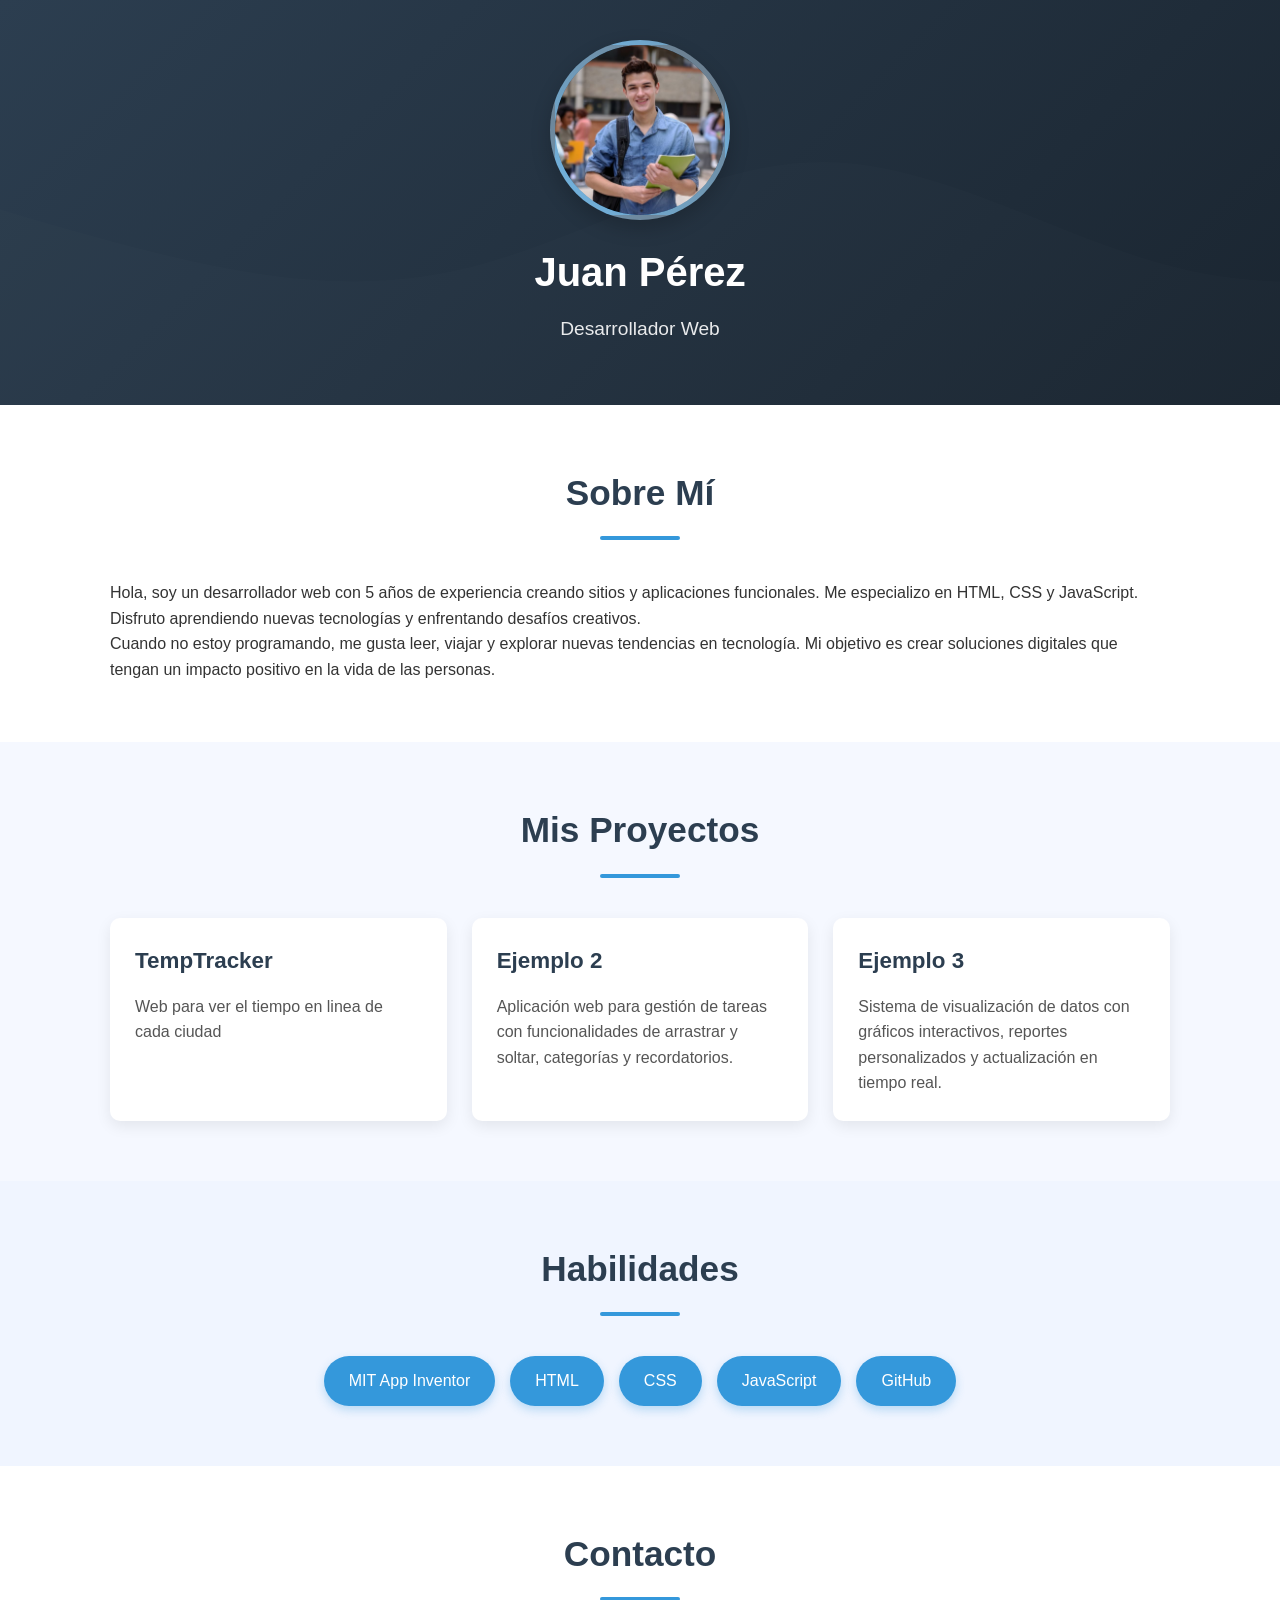
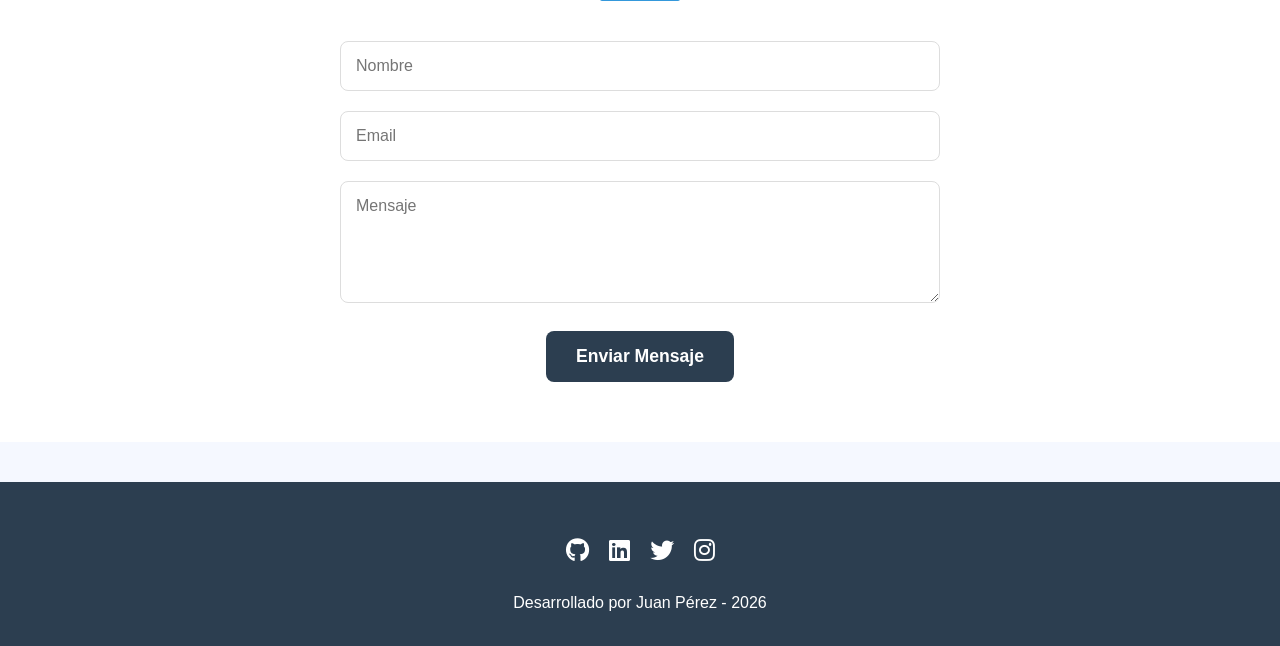
==== index.html @ bd259317 "version2" ====
<!doctype html>
<html lang="es">
  <head>
    <meta charset="UTF-8" />
    <meta name="viewport" content="width=device-width, initial-scale=1.0" />
    <title>Mi Portafolio de Desarrollador</title>
    <link
      rel="stylesheet"
      href="https://cdnjs.cloudflare.com/ajax/libs/font-awesome/6.4.0/css/all.min.css"
    />
    <link rel="stylesheet" href="estilos.css" />
  </head>
  <body>
    <header>
      <div class="container">
        <div class="profile">
          <div class="photo-container">
            <img
              src="./imagenes/foto3.jpg"
              alt="Juan Perez"
              style="width: 100%; height: 100%; object-fit: cover"
            />
          </div>
          <div class="profile-info">
            <h1>Juan Pérez</h1>
            <p>Desarrollador Web</p>
          </div>
        </div>
      </div>
    </header>

    <section id="sobre-mi">
      <div class="container">
        <h2>Sobre Mí</h2>
        <p>
          Hola, soy un desarrollador web con 5 años de experiencia creando
          sitios y aplicaciones funcionales. Me especializo en HTML, CSS y
          JavaScript. Disfruto aprendiendo nuevas tecnologías y enfrentando
          desafíos creativos.
        </p>
        <p>
          Cuando no estoy programando, me gusta leer, viajar y explorar nuevas
          tendencias en tecnología. Mi objetivo es crear soluciones digitales
          que tengan un impacto positivo en la vida de las personas.
        </p>
      </div>
    </section>

    <section id="proyectos">
      <div class="container">
        <h2>Mis Proyectos</h2>
        <div class="proyectos-container">
          <div class="proyecto">
            <h3>TempTracker</h3>
            <p>Web para ver el tiempo en linea de cada ciudad</p>
          </div>

          <div class="proyecto">
            <h3>Ejemplo 2</h3>
            <p>
              Aplicación web para gestión de tareas con funcionalidades de
              arrastrar y soltar, categorías y recordatorios.
            </p>
          </div>

          <div class="proyecto">
            <h3>Ejemplo 3</h3>
            <p>
              Sistema de visualización de datos con gráficos interactivos,
              reportes personalizados y actualización en tiempo real.
            </p>
          </div>
        </div>
      </div>
    </section>

    <section id="habilidades">
      <div class="container">
        <h2>Habilidades</h2>
        <div class="habilidades-lista">
          <div class="habilidad">MIT App Inventor</div>
          <div class="habilidad">HTML</div>
          <div class="habilidad">CSS</div>
          <div class="habilidad">JavaScript</div>

          <div class="habilidad">GitHub</div>
        </div>
      </div>
    </section>

    <section id="contacto">
      <div class="container">
        <h2>Contacto</h2>
        <form>
          <div class="form-group">
            <input type="text" placeholder="Nombre" required />
          </div>
          <div class="form-group">
            <input type="email" placeholder="Email" required />
          </div>
          <div class="form-group">
            <textarea placeholder="Mensaje" rows="5" required></textarea>
          </div>
          <button type="submit">Enviar Mensaje</button>
        </form>
      </div>
    </section>

    <footer>
      <div class="container">
        <div class="social-links">
          <a href="#"><i class="fab fa-github"></i></a>
          <a href="#"><i class="fab fa-linkedin"></i></a>
          <a href="#"><i class="fab fa-twitter"></i></a>
          <a href="#"><i class="fab fa-instagram"></i></a>
        </div>
        <p>Desarrollado por Juan Pérez - 2026</p>
      </div>
    </footer>
  </body>
</html>
---- estilos.css ----
/* Estilos generales */
        * {
            margin: 0;
            padding: 0;
            box-sizing: border-box;
            font-family: 'Segoe UI', Tahoma, Geneva, Verdana, sans-serif;
        }
        
        body {
            background-color: #f5f8ff;
            color: #333;
            line-height: 1.6;
        }
        
        .container {
            max-width: 1100px;
            margin: 0 auto;
            padding: 0 20px;
        }
        
        /* Encabezado */
        header {
            background: linear-gradient(135deg, #2c3e50 0%, #1a2530 100%);
            color: white;
            padding: 40px 0;
            text-align: center;
            position: relative;
            overflow: hidden;
        }
        
        header::before {
            content: '';
            position: absolute;
            top: 0;
            left: 0;
            width: 100%;
            height: 100%;
            background: url('data:image/svg+xml;utf8,<svg xmlns="http://www.w3.org/2000/svg" viewBox="0 0 1440 320"><path fill="%23ffffff" fill-opacity="0.1" d="M0,96L48,112C96,128,192,160,288,186.7C384,213,480,235,576,213.3C672,192,768,128,864,128C960,128,1056,192,1152,213.3C1248,235,1344,213,1392,202.7L1440,192L1440,320L1392,320C1344,320,1248,320,1152,320C1056,320,960,320,864,320C768,320,672,320,576,320C480,320,384,320,288,320C192,320,96,320,48,320L0,320Z"></path></svg>');
            background-size: cover;
            background-position: center;
            opacity: 0.1;
        }
        
        /* Perfil con foto */
        .profile {
            display: flex;
            flex-direction: column;
            align-items: center;
            margin-bottom: 20px;
        }
        
        .photo-container {
            width: 180px;
            height: 180px;
            border-radius: 50%;
            overflow: hidden;
            border: 5px solid rgba(255, 255, 255, 0.3);
            box-shadow: 0 8px 20px rgba(0, 0, 0, 0.2);
            margin-bottom: 20px;
            background: linear-gradient(45deg, #3498db, #2c3e50);
            display: flex;
            align-items: center;
            justify-content: center;
            color: white;
            font-size: 5rem;
        }
        
        .profile-info {
            text-align: center;
        }
        
        .profile-info h1 {
            font-size: 2.5rem;
            margin-bottom: 10px;
        }
        
        .profile-info p {
            font-size: 1.2rem;
            opacity: 0.9;
        }
        
        /* Secciones */
        section {
            padding: 60px 0;
        }
        
        h2 {
            text-align: center;
            margin-bottom: 40px;
            color: #2c3e50;
            font-size: 2.2rem;
            position: relative;
        }
        
        h2::after {
            content: '';
            display: block;
            width: 80px;
            height: 4px;
            background: #3498db;
            margin: 15px auto;
            border-radius: 2px;
        }
        
        /* Sobre mí */
        #sobre-mi {
            background-color: white;
        }
        
        /* Proyectos */
        .proyectos-container {
            display: grid;
            grid-template-columns: repeat(auto-fit, minmax(300px, 1fr));
            gap: 25px;
        }
        
        .proyecto {
            background: white;
            padding: 25px;
            border-radius: 10px;
            box-shadow: 0 5px 15px rgba(0,0,0,0.08);
            transition: transform 0.3s ease, box-shadow 0.3s ease;
        }
        
        .proyecto:hover {
            transform: translateY(-5px);
            box-shadow: 0 10px 25px rgba(0,0,0,0.15);
        }
        
        .proyecto h3 {
            color: #2c3e50;
            margin-bottom: 15px;
            font-size: 1.4rem;
        }
        
        .proyecto p {
            color: #555;
        }
        
        /* Habilidades */
        #habilidades {
            background-color: #f0f5ff;
        }
        
        .habilidades-lista {
            display: flex;
            flex-wrap: wrap;
            justify-content: center;
            gap: 15px;
        }
        
        .habilidad {
            background: #3498db;
            color: white;
            padding: 12px 25px;
            border-radius: 30px;
            display: flex;
            align-items: center;
            gap: 8px;
            font-weight: 500;
            box-shadow: 0 4px 10px rgba(52, 152, 219, 0.3);
        }
        
        /* Contacto */
        #contacto {
            background-color: white;
        }
        
        form {
            max-width: 600px;
            margin: 0 auto;
        }
        
        .form-group {
            margin-bottom: 20px;
        }
        
        input, textarea {
            width: 100%;
            padding: 15px;
            border: 1px solid #ddd;
            border-radius: 8px;
            font-size: 1rem;
            transition: border-color 0.3s;
        }
        
        input:focus, textarea:focus {
            outline: none;
            border-color: #3498db;
            box-shadow: 0 0 0 3px rgba(52, 152, 219, 0.2);
        }
        
        button {
            background: #2c3e50;
            color: white;
            border: none;
            padding: 15px 30px;
            border-radius: 8px;
            cursor: pointer;
            font-size: 1.1rem;
            font-weight: 600;
            transition: background 0.3s, transform 0.2s;
            display: block;
            margin: 0 auto;
        }
        
        button:hover {
            background: #3498db;
            transform: translateY(-2px);
        }
        
        /* Pie de página */
        footer {
            background: #2c3e50;
            color: white;
            text-align: center;
            padding: 30px 0;
            margin-top: 40px;
        }
        
        .social-links {
            display: flex;
            justify-content: center;
            gap: 20px;
            margin: 20px 0;
        }
        
        .social-links a {
            color: white;
            font-size: 1.5rem;
            transition: color 0.3s;
            text-decoration: none;
        }
        
        .social-links a:hover {
            color: #3498db;
        }
        
        /* Responsive */
        @media (max-width: 768px) {
            .profile-info h1 {
                font-size: 2rem;
            }
            
            .photo-container {
                width: 150px;
                height: 150px;
                font-size: 4rem;
            }
            
            section {
                padding: 40px 0;
            }
        }
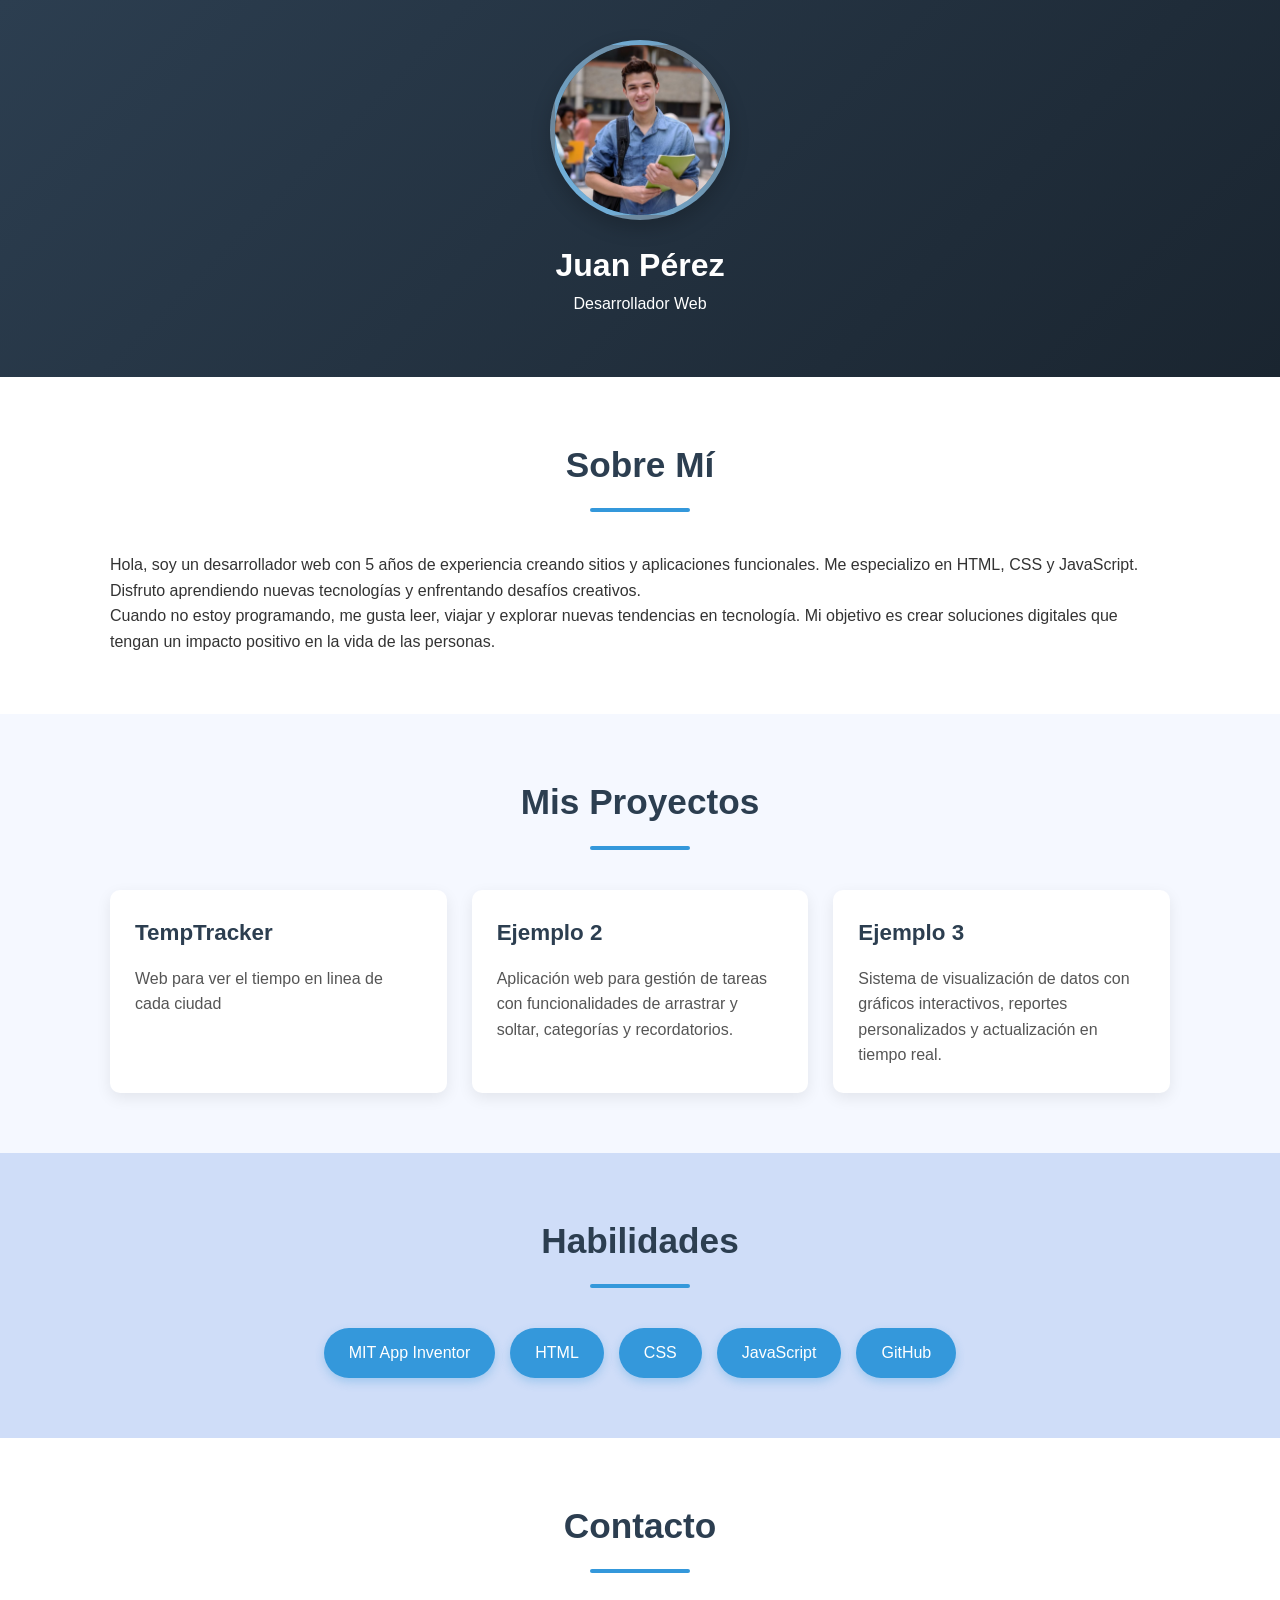
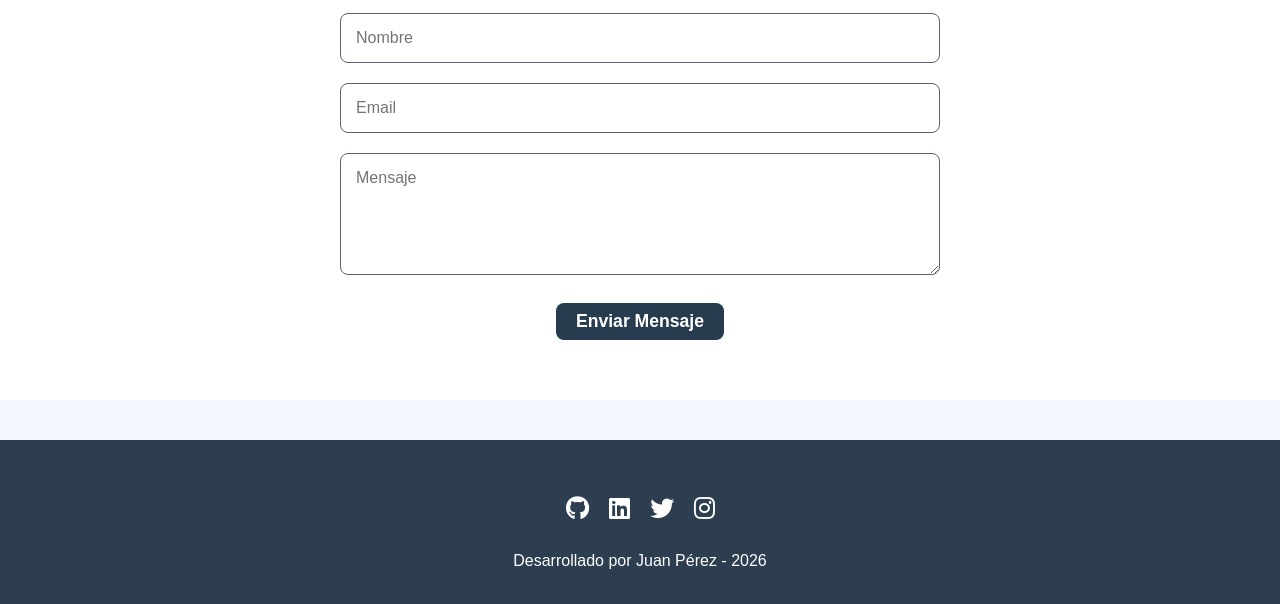
==== commit 3184ee35: "version4" ====
--- a/index.html
+++ b/index.html
@@ -4,24 +4,22 @@
     <meta charset="UTF-8" />
     <meta name="viewport" content="width=device-width, initial-scale=1.0" />
     <title>Mi Portafolio de Desarrollador</title>
+    <!--para los iconos de redes sociales-->
     <link
       rel="stylesheet"
-      href="https://cdnjs.cloudflare.com/ajax/libs/font-awesome/6.4.0/css/all.min.css"
+      href="https://cdnjs.cloudflare.com/ajax/libs/font-awesome/6.5.1/css/all.min.css"
     />
+
     <link rel="stylesheet" href="estilos.css" />
   </head>
   <body>
     <header>
-      <div class="container">
-        <div class="profile">
-          <div class="photo-container">
-            <img
-              src="./imagenes/foto3.jpg"
-              alt="Juan Perez"
-              style="width: 100%; height: 100%; object-fit: cover"
-            />
+      <div class="contenedor">
+        <div class="perfil">
+          <div class="contenedorFoto">
+            <img src="./imagenes/foto3.jpg" alt="Juan Perez" class="foto" />
           </div>
-          <div class="profile-info">
+          <div class="infor">
             <h1>Juan Pérez</h1>
             <p>Desarrollador Web</p>
           </div>
@@ -30,7 +28,7 @@
     </header>
 
     <section id="sobre-mi">
-      <div class="container">
+      <div class="contenedor">
         <h2>Sobre Mí</h2>
         <p>
           Hola, soy un desarrollador web con 5 años de experiencia creando
@@ -47,7 +45,7 @@
     </section>
 
     <section id="proyectos">
-      <div class="container">
+      <div class="contenedor">
         <h2>Mis Proyectos</h2>
         <div class="proyectos-container">
           <div class="proyecto">
@@ -75,7 +73,7 @@
     </section>
 
     <section id="habilidades">
-      <div class="container">
+      <div class="contenedor">
         <h2>Habilidades</h2>
         <div class="habilidades-lista">
           <div class="habilidad">MIT App Inventor</div>
@@ -89,7 +87,7 @@
     </section>
 
     <section id="contacto">
-      <div class="container">
+      <div class="contenedor">
         <h2>Contacto</h2>
         <form>
           <div class="form-group">
@@ -101,14 +99,16 @@
           <div class="form-group">
             <textarea placeholder="Mensaje" rows="5" required></textarea>
           </div>
-          <button type="submit">Enviar Mensaje</button>
+          <button onclick="pop_up('Mensaje enviado correctamante')">
+            Enviar Mensaje
+          </button>
         </form>
       </div>
     </section>
 
     <footer>
-      <div class="container">
-        <div class="social-links">
+      <div class="contenedor">
+        <div class="enlaces">
           <a href="#"><i class="fab fa-github"></i></a>
           <a href="#"><i class="fab fa-linkedin"></i></a>
           <a href="#"><i class="fab fa-twitter"></i></a>
@@ -117,5 +117,6 @@
         <p>Desarrollado por Juan Pérez - 2026</p>
       </div>
     </footer>
+    <script src="./codigo.js"></script>
   </body>
 </html>
--- a/estilos.css
+++ b/estilos.css
@@ -12,7 +12,7 @@
             line-height: 1.6;
         }
         
-        .container {
+        .contenedor {
             max-width: 1100px;
             margin: 0 auto;
             padding: 0 20px;
@@ -28,28 +28,23 @@
             overflow: hidden;
         }
         
-        header::before {
-            content: '';
-            position: absolute;
-            top: 0;
-            left: 0;
-            width: 100%;
-            height: 100%;
-            background: url('data:image/svg+xml;utf8,<svg xmlns="http://www.w3.org/2000/svg" viewBox="0 0 1440 320"><path fill="%23ffffff" fill-opacity="0.1" d="M0,96L48,112C96,128,192,160,288,186.7C384,213,480,235,576,213.3C672,192,768,128,864,128C960,128,1056,192,1152,213.3C1248,235,1344,213,1392,202.7L1440,192L1440,320L1392,320C1344,320,1248,320,1152,320C1056,320,960,320,864,320C768,320,672,320,576,320C480,320,384,320,288,320C192,320,96,320,48,320L0,320Z"></path></svg>');
-            background-size: cover;
-            background-position: center;
-            opacity: 0.1;
-        }
+        
+
+        .foto {
+        width: 100%;
+        height: 100%;
+        object-fit: cover;
+                }
         
         /* Perfil con foto */
-        .profile {
+        .perfil {
             display: flex;
             flex-direction: column;
             align-items: center;
             margin-bottom: 20px;
         }
         
-        .photo-container {
+        .contenedorFoto {
             width: 180px;
             height: 180px;
             border-radius: 50%;
@@ -91,11 +86,11 @@
             font-size: 2.2rem;
             position: relative;
         }
-        
+        /*rayita despues del titulo*/
         h2::after {
             content: '';
             display: block;
-            width: 80px;
+            width: 100px;
             height: 4px;
             background: #3498db;
             margin: 15px auto;
@@ -139,14 +134,15 @@
         
         /* Habilidades */
         #habilidades {
-            background-color: #f0f5ff;
+            background-color: #cfddf8;
         }
         
         .habilidades-lista {
             display: flex;
-            flex-wrap: wrap;
+            flex-wrap: wrap;/*Hace que los elementos se ajusten en varias filas si no caben en una sola línea.*/
             justify-content: center;
             gap: 15px;
+            /*Añade un espacio uniforme de 15 píxeles entre cada ítem*/
         }
         
         .habilidad {
@@ -178,7 +174,7 @@
         input, textarea {
             width: 100%;
             padding: 15px;
-            border: 1px solid #ddd;
+            border: 1px solid #586471;
             border-radius: 8px;
             font-size: 1rem;
             transition: border-color 0.3s;
@@ -191,22 +187,23 @@
         }
         
         button {
-            background: #2c3e50;
-            color: white;
-            border: none;
-            padding: 15px 30px;
-            border-radius: 8px;
-            cursor: pointer;
-            font-size: 1.1rem;
-            font-weight: 600;
-            transition: background 0.3s, transform 0.2s;
-            display: block;
-            margin: 0 auto;
+        background: #283c50;       /* Color de fondo azul oscuro */
+        color: white;              /* Texto en blanco */
+         border: none;              /* Sin borde */
+        padding: 8px 20px;        /* Espaciado interno (alto y ancho) */
+        border-radius: 8px;        /* Bordes redondeados */
+        cursor: pointer;           /* Cambia el cursor a "mano" */
+        font-size: 1.1rem;         /* Tamaño de fuente */
+        font-weight: 600;          /* Texto más grueso */
+        transition: background 0.3s, transform 0.2s; /* Animación suave */
+        display: block;            /* Ocupa todo el ancho disponible */
+        margin: 0 auto;            /* Centrado horizontal */
         }
         
         button:hover {
-            background: #3498db;
-            transform: translateY(-2px);
+            background: #3498db; /* Cambia el color suavemente */
+            transform: translateY(-2px);/*se mueve*/
+            /*transform: scale(1.05); /* Se agranda un poquito */
         }
         
         /* Pie de página */
@@ -218,21 +215,21 @@
             margin-top: 40px;
         }
         
-        .social-links {
+        .enlaces {
             display: flex;
             justify-content: center;
             gap: 20px;
             margin: 20px 0;
         }
         
-        .social-links a {
+        .enlaces a {
             color: white;
             font-size: 1.5rem;
             transition: color 0.3s;
             text-decoration: none;
         }
         
-        .social-links a:hover {
+        .enlaces a:hover {
             color: #3498db;
         }
         
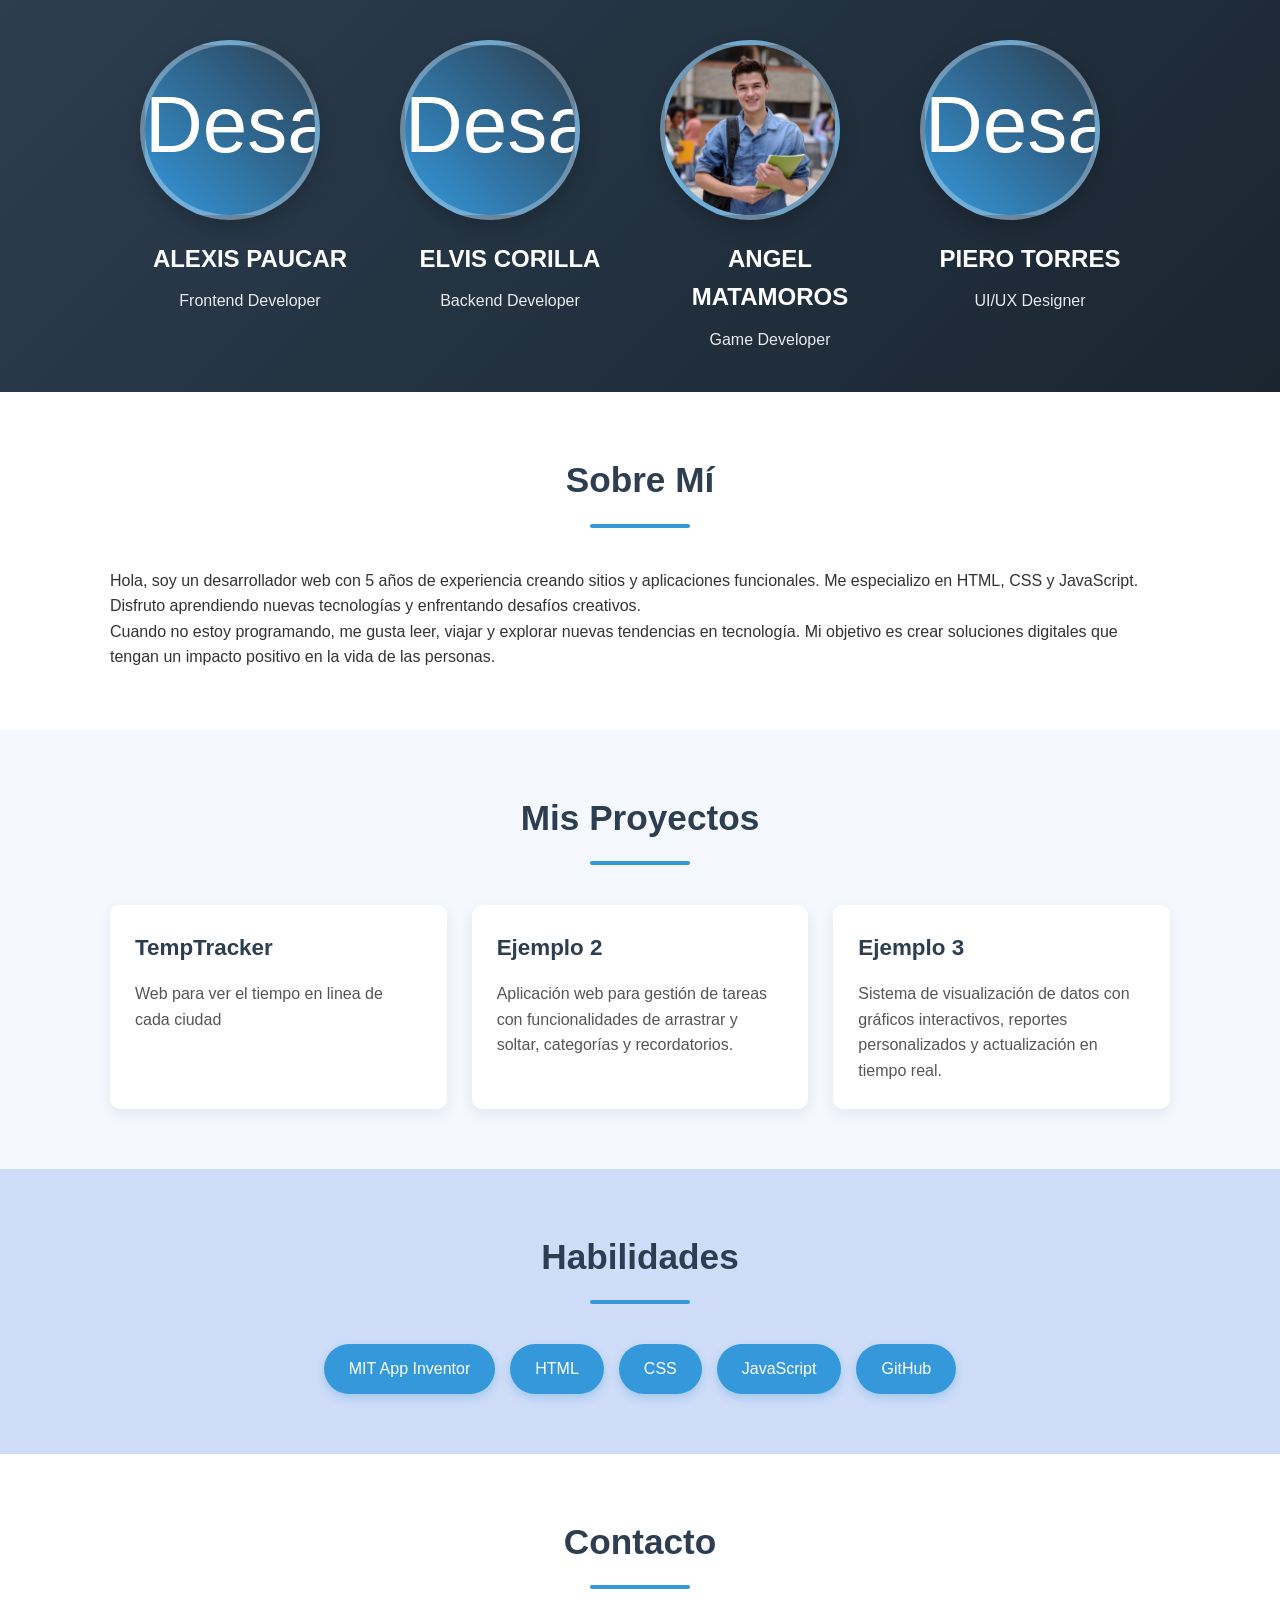
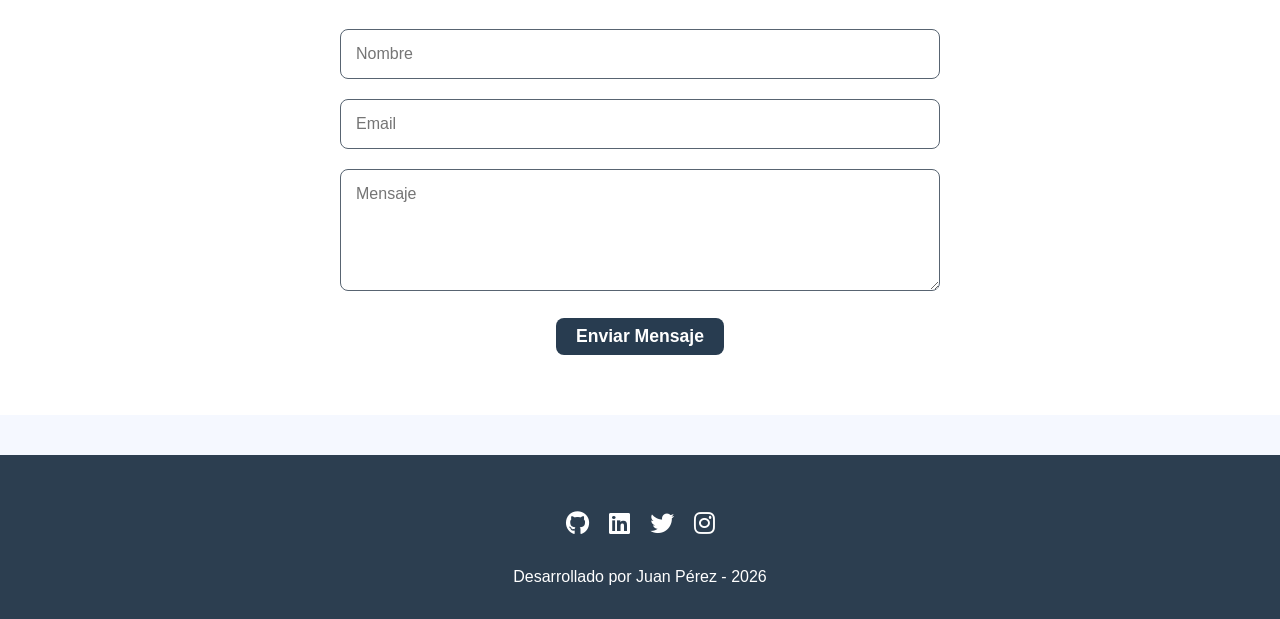
==== commit 7895a1c6: "refactorizado para 4 devs" ====
--- a/index.html
+++ b/index.html
@@ -15,15 +15,55 @@
   <body>
     <header>
       <div class="contenedor">
-        <div class="perfil">
-          <div class="contenedorFoto">
-            <img src="./imagenes/foto3.jpg" alt="Juan Perez" class="foto" />
-          </div>
-          <div class="infor">
-            <h1>Juan Pérez</h1>
-            <p>Desarrollador Web</p>
-          </div>
-        </div>
+        <div class="perfil-grupo">
+
+  <div class="perfil">
+    <div class="contenedorFoto">
+      <img src="./imagenes/foto1.jpg" alt="Desarrollador 1" class="foto" />
+    </div>
+
+    <div class="infor">
+      <h1>ALEXIS PAUCAR</h1>
+      <p>Frontend Developer</p>
+    </div>
+  </div>
+
+  <div class="perfil">
+    <div class="contenedorFoto">
+      <img src="./imagenes/foto2.jpg" alt="Desarrollador 2" class="foto" />
+    </div>
+
+    <div class="infor">
+      <h1>ELVIS CORILLA</h1>
+      <p>Backend Developer</p>
+    </div>
+  </div>
+
+  <div class="perfil">
+    <div class="contenedorFoto">
+      <img src="./imagenes/foto3.jpg" alt="Desarrollador 3" class="foto" />
+    </div>
+
+    <div class="infor">
+      <h1>ANGEL MATAMOROS</h1>
+      <p>Game Developer</p>
+    </div>
+  </div>
+
+  <div class="perfil">
+    <div class="contenedorFoto">
+      <img src="./imagenes/foto4.jpg" alt="Desarrollador 4" class="foto" />
+    </div>
+
+    <div class="infor">
+      <h1>PIERO TORRES</h1>
+      <p>UI/UX Designer</p>
+    </div>
+  </div>
+
+</div>
+
+        
       </div>
     </header>
 
--- a/estilos.css
+++ b/estilos.css
@@ -30,19 +30,16 @@
         
         
 
-        .foto {
-        width: 100%;
-        height: 100%;
-        object-fit: cover;
-                }
-        
-        /* Perfil con foto */
-        .perfil {
-            display: flex;
-            flex-direction: column;
-            align-items: center;
-            margin-bottom: 20px;
-        }
+.perfil-grupo{
+    display: flex;
+    justify-content: center;
+    flex-wrap: wrap;
+    gap: 40px;
+}
+
+.perfil{
+    width: 220px;
+}
         
         .contenedorFoto {
             width: 180px;
@@ -58,21 +55,29 @@
             justify-content: center;
             color: white;
             font-size: 5rem;
-        }
-        
-        .profile-info {
-            text-align: center;
-        }
-        
-        .profile-info h1 {
-            font-size: 2.5rem;
-            margin-bottom: 10px;
-        }
-        
-        .profile-info p {
-            font-size: 1.2rem;
-            opacity: 0.9;
-        }
+            
+        }
+
+        .foto{
+    width: 100%;
+    height: 100%;
+    object-fit: cover;
+    object-position: top;
+}
+        
+.infor {
+    text-align: center;
+}
+
+.infor h1 {
+    font-size: 1.5rem;
+    margin-bottom: 10px;
+}
+
+.infor p {
+    font-size: 1rem;
+    opacity: 0.9;
+}
         
         /* Secciones */
         section {
@@ -239,7 +244,7 @@
                 font-size: 2rem;
             }
             
-            .photo-container {
+           .contenedorFoto {
                 width: 150px;
                 height: 150px;
                 font-size: 4rem;
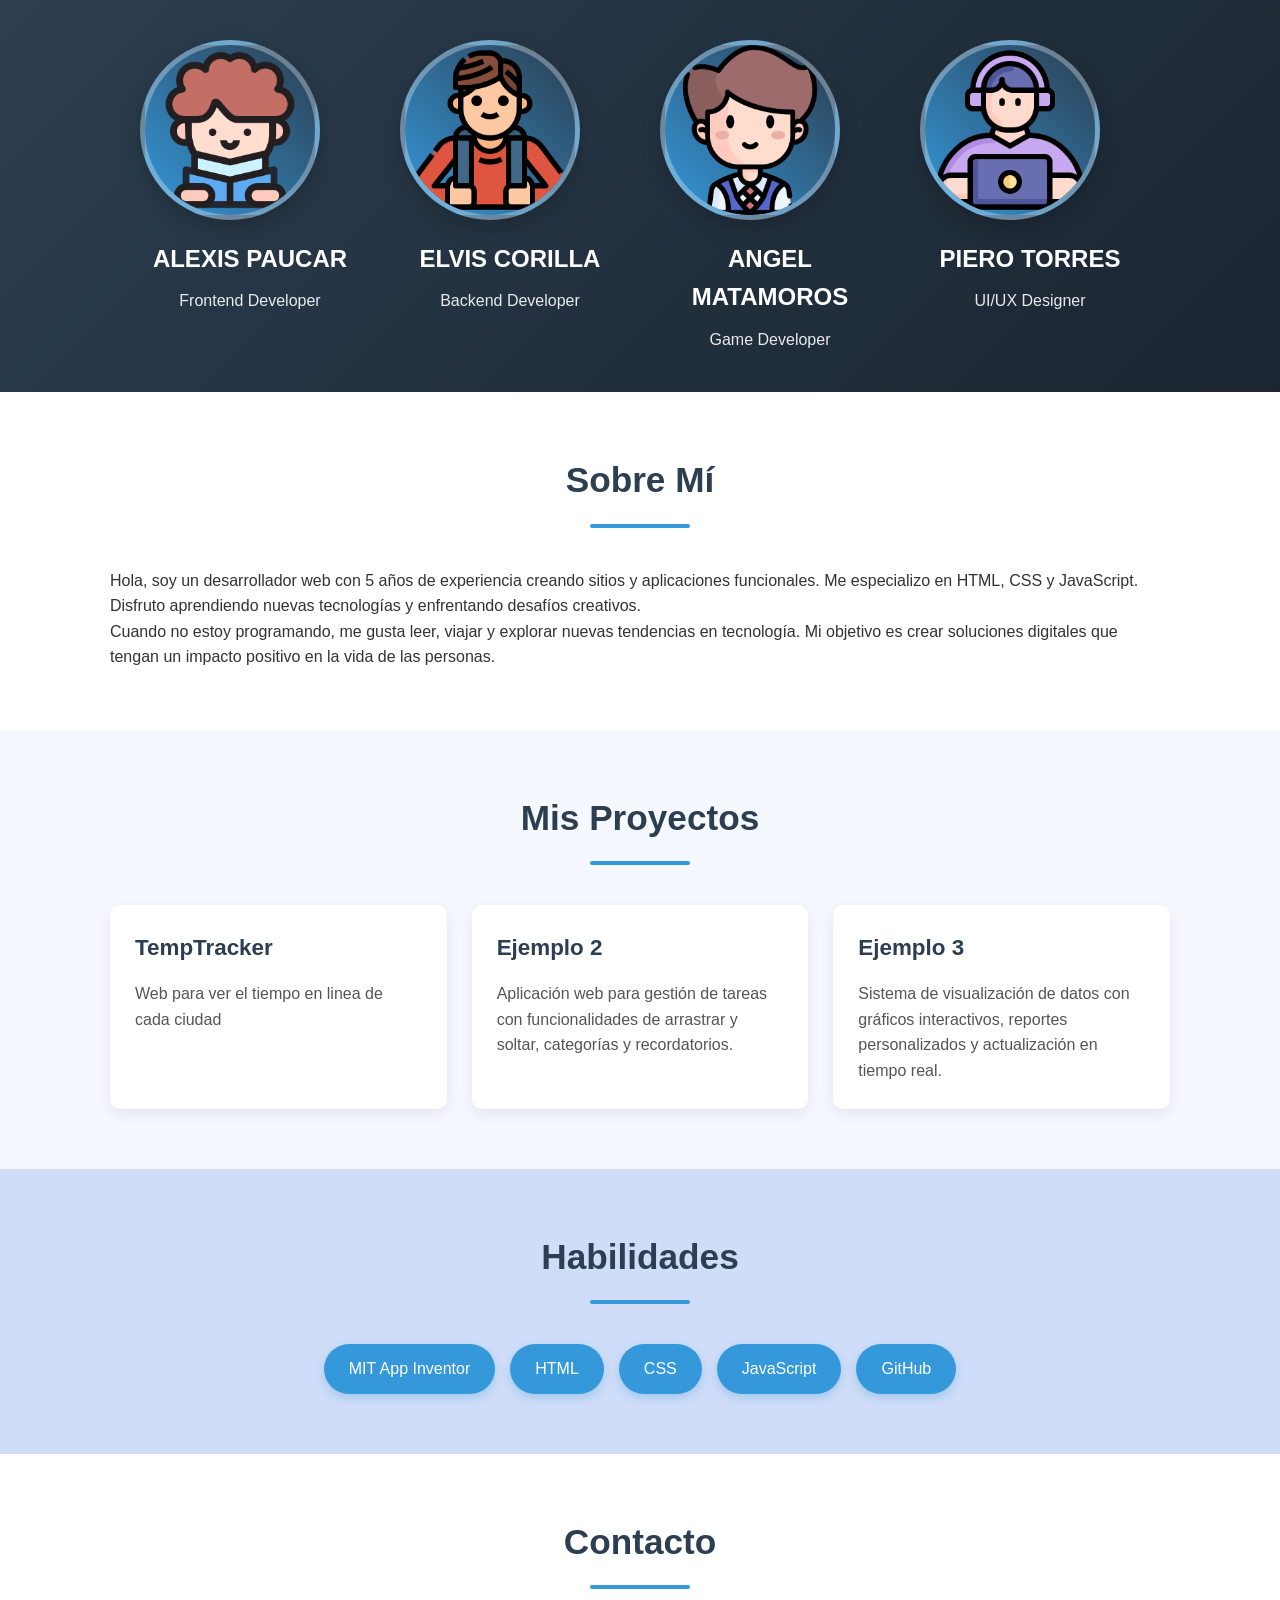
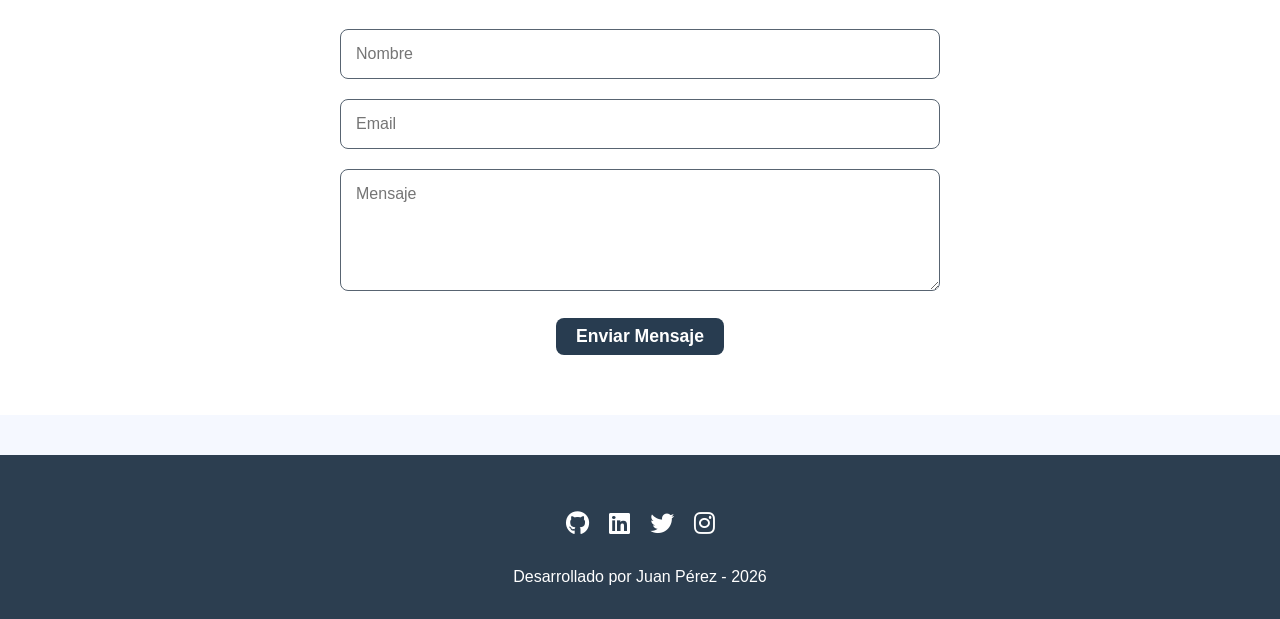
==== commit b90619a2: "images added" ====
--- a/index.html
+++ b/index.html
@@ -19,7 +19,7 @@
 
   <div class="perfil">
     <div class="contenedorFoto">
-      <img src="./imagenes/foto1.jpg" alt="Desarrollador 1" class="foto" />
+      <img src="./imagenes/chico.png" alt="Desarrollador 1" class="foto" />
     </div>
 
     <div class="infor">
@@ -30,7 +30,7 @@
 
   <div class="perfil">
     <div class="contenedorFoto">
-      <img src="./imagenes/foto2.jpg" alt="Desarrollador 2" class="foto" />
+      <img src="./imagenes/estudiante (1).png" alt="Desarrollador 2" class="foto" />
     </div>
 
     <div class="infor">
@@ -41,7 +41,7 @@
 
   <div class="perfil">
     <div class="contenedorFoto">
-      <img src="./imagenes/foto3.jpg" alt="Desarrollador 3" class="foto" />
+      <img src="./imagenes/estudiante.png" alt="Desarrollador 3" class="foto" />
     </div>
 
     <div class="infor">
@@ -52,7 +52,7 @@
 
   <div class="perfil">
     <div class="contenedorFoto">
-      <img src="./imagenes/foto4.jpg" alt="Desarrollador 4" class="foto" />
+      <img src="./imagenes/aprender-en-linea.png" alt="Desarrollador 4" class="foto" />
     </div>
 
     <div class="infor">
